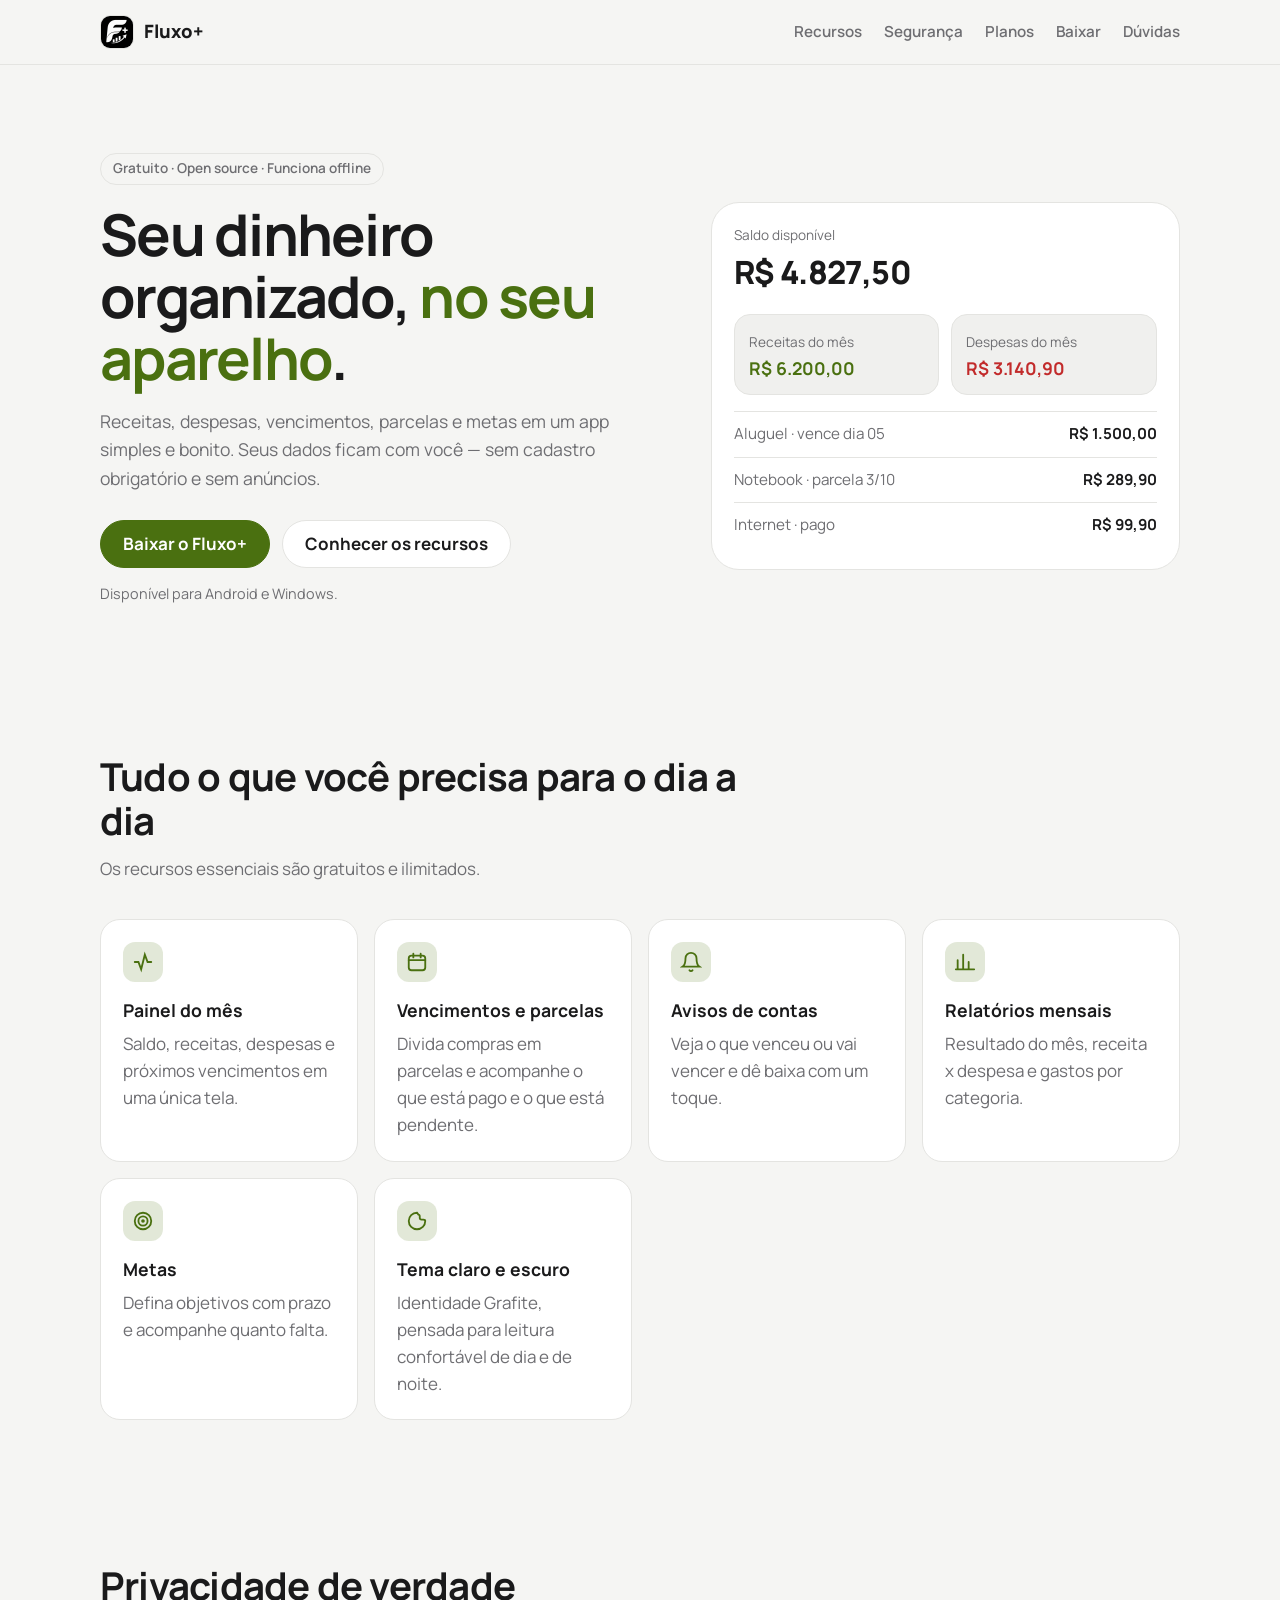
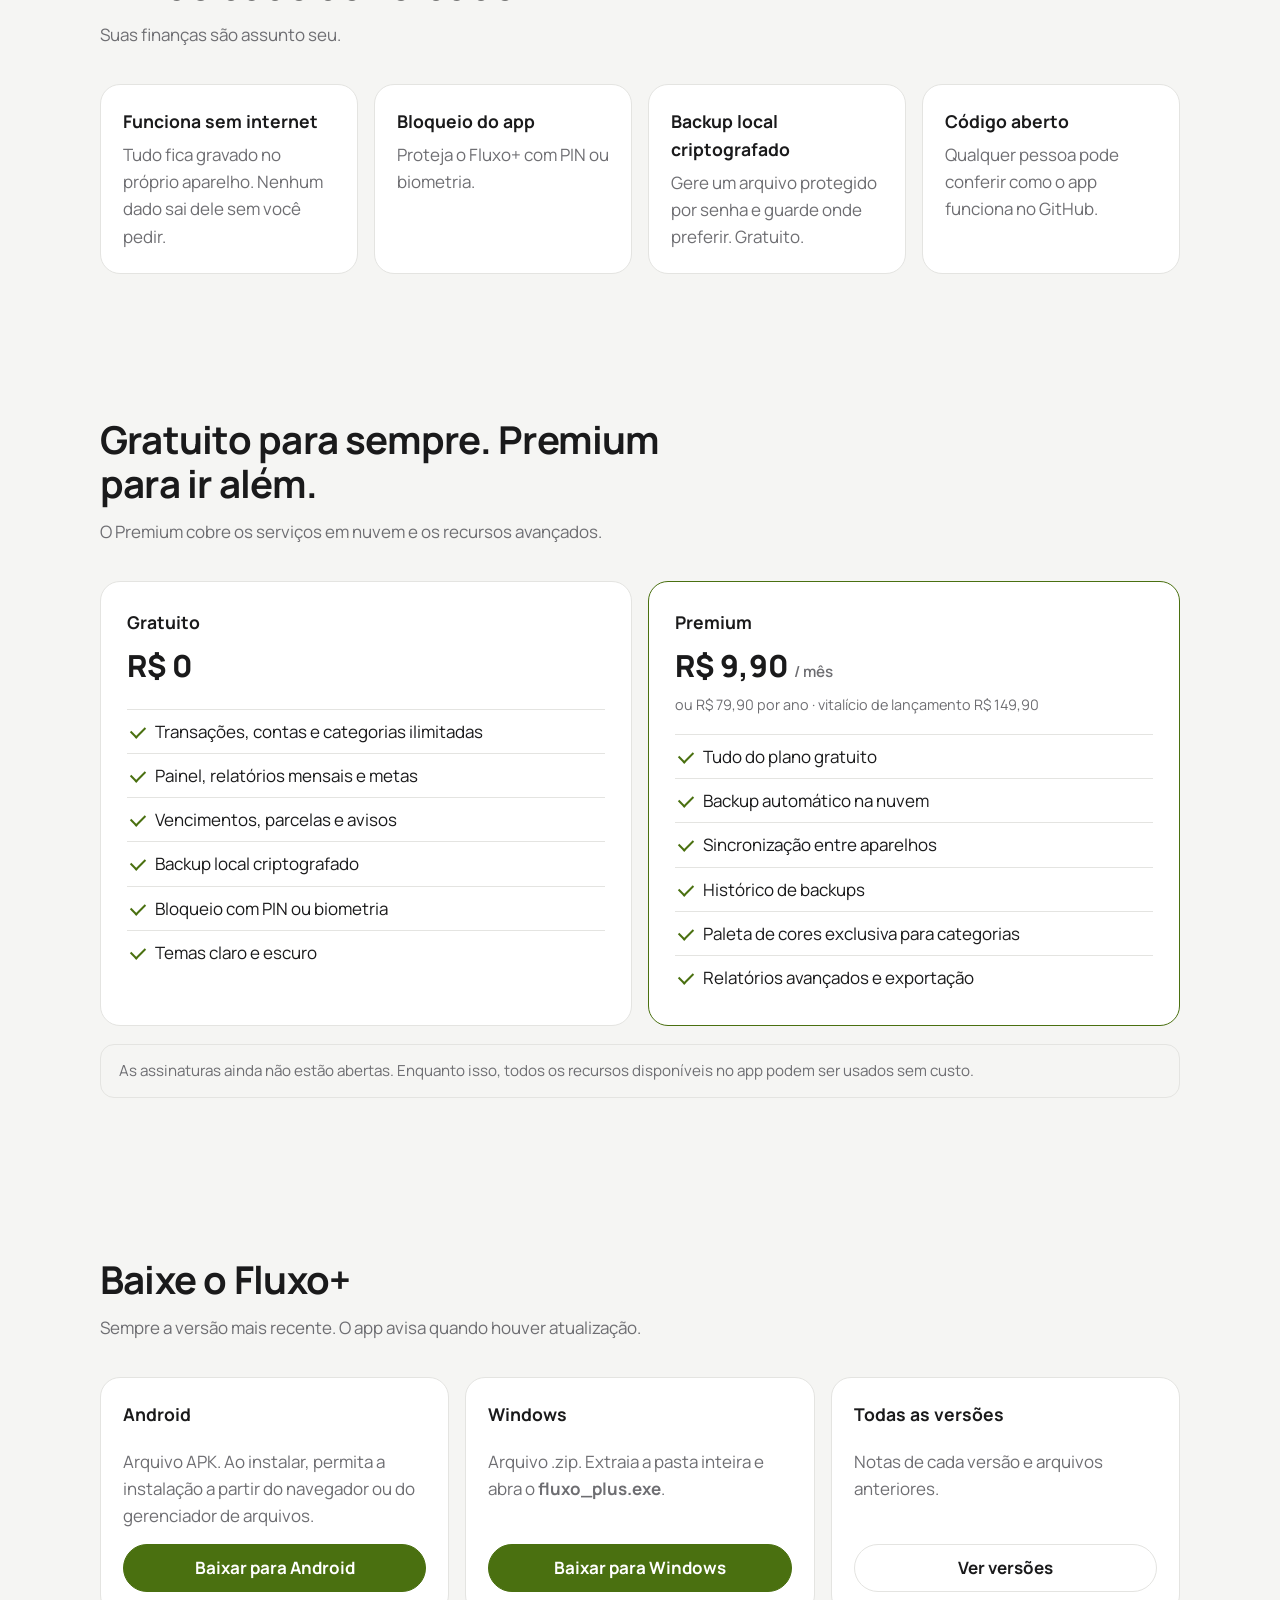
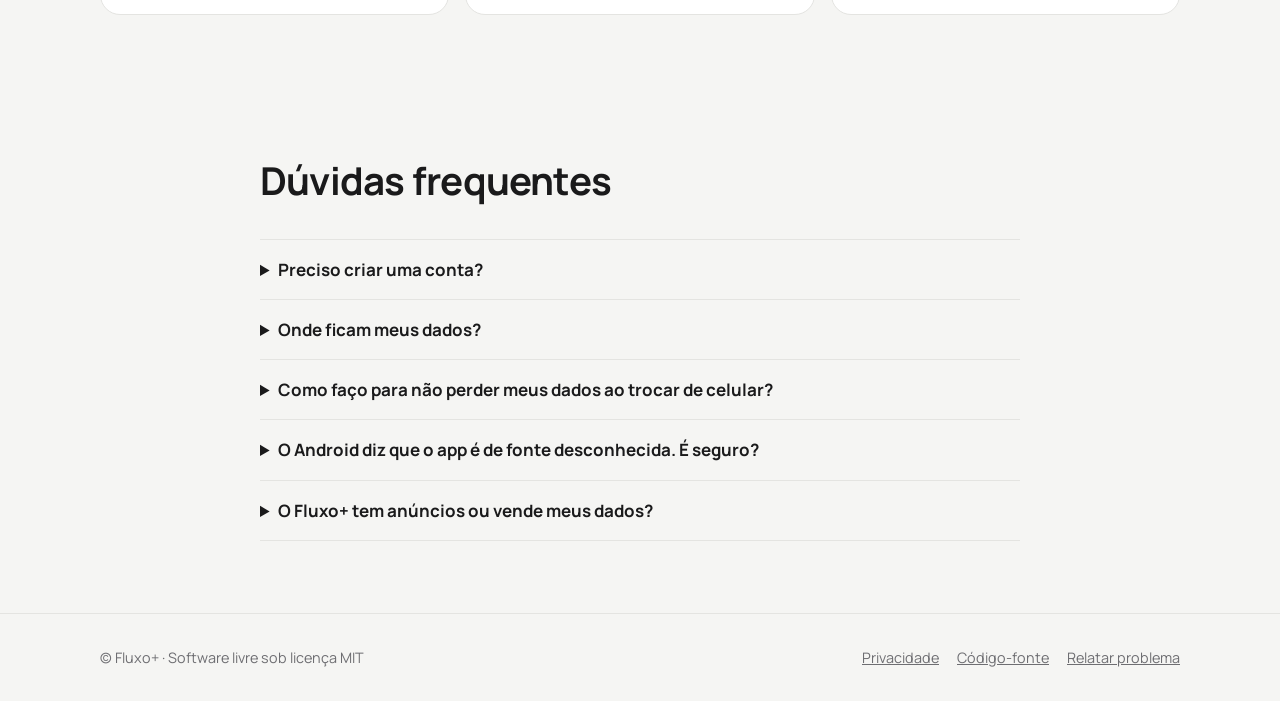
==== site/index.html @ 7c4fdf24 "feat(site): site oficial do Fluxo+ para o usuário final Página inicial com recursos, planos, downloa" ====
<!doctype html>
<html lang="pt-BR">
  <head>
    <meta charset="utf-8" />
    <meta name="viewport" content="width=device-width, initial-scale=1" />
    <title>Fluxo+ — finanças pessoais</title>
    <meta
      name="description"
      content="Fluxo+: finanças pessoais offline, seguras e open source. Controle receitas, despesas, vencimentos, parcelas e metas no Android e no Windows."
    />
    <meta name="theme-color" content="#0a0a0b" />
    <meta property="og:title" content="Fluxo+ — finanças pessoais" />
    <meta
      property="og:description"
      content="Seu dinheiro organizado, no seu aparelho. Funciona sem internet e é open source."
    />
    <meta property="og:image" content="assets/icone.png" />
    <link rel="icon" href="assets/favicon.png" type="image/png" />
    <link rel="stylesheet" href="assets/estilo.css" />
  </head>
  <body>
    <header class="topo">
      <div class="container">
        <a class="marca" href="./">
          <img src="assets/icone.png" alt="" width="34" height="34" />
          Fluxo+
        </a>
        <nav class="menu" aria-label="Principal">
          <a href="#recursos">Recursos</a>
          <a href="#seguranca">Segurança</a>
          <a href="#planos">Planos</a>
          <a href="#baixar">Baixar</a>
          <a href="#perguntas">Dúvidas</a>
        </nav>
      </div>
    </header>

    <main>
      <section class="hero">
        <div class="container">
          <div>
            <span class="selo">Gratuito · Open source · Funciona offline</span>
            <h1>Seu dinheiro organizado, <em>no seu aparelho</em>.</h1>
            <p class="lead">
              Receitas, despesas, vencimentos, parcelas e metas em um app
              simples e bonito. Seus dados ficam com você — sem cadastro
              obrigatório e sem anúncios.
            </p>
            <div class="acoes">
              <a class="botao primario" href="#baixar">Baixar o Fluxo+</a>
              <a class="botao" href="#recursos">Conhecer os recursos</a>
            </div>
            <p class="nota">Disponível para Android e Windows.</p>
          </div>

          <div class="previa" aria-label="Exemplo do painel do Fluxo+">
            <div class="rotulo">Saldo disponível</div>
            <div class="saldo">R$ 4.827,50</div>
            <div class="linha-resumo">
              <div class="mini">
                <span class="rotulo">Receitas do mês</span>
                <strong class="receita">R$ 6.200,00</strong>
              </div>
              <div class="mini">
                <span class="rotulo">Despesas do mês</span>
                <strong class="despesa">R$ 3.140,90</strong>
              </div>
            </div>
            <div class="lancamento">
              <span>Aluguel · vence dia 05</span><strong>R$ 1.500,00</strong>
            </div>
            <div class="lancamento">
              <span>Notebook · parcela 3/10</span><strong>R$ 289,90</strong>
            </div>
            <div class="lancamento">
              <span>Internet · pago</span><strong>R$ 99,90</strong>
            </div>
          </div>
        </div>
      </section>

      <section id="recursos">
        <div class="container">
          <div class="titulo-secao">
            <h2>Tudo o que você precisa para o dia a dia</h2>
            <p>Os recursos essenciais são gratuitos e ilimitados.</p>
          </div>
          <div class="grade">
            <article class="cartao">
              <div class="icone" aria-hidden="true">
                <svg viewBox="0 0 24 24" fill="none" stroke="currentColor" stroke-width="2" stroke-linecap="round"><path d="M3 12h4l3 8 4-16 3 8h4"/></svg>
              </div>
              <h3>Painel do mês</h3>
              <p>Saldo, receitas, despesas e próximos vencimentos em uma única tela.</p>
            </article>
            <article class="cartao">
              <div class="icone" aria-hidden="true">
                <svg viewBox="0 0 24 24" fill="none" stroke="currentColor" stroke-width="2" stroke-linecap="round"><rect x="3" y="5" width="18" height="16" rx="3"/><path d="M3 10h18M8 3v4M16 3v4"/></svg>
              </div>
              <h3>Vencimentos e parcelas</h3>
              <p>Divida compras em parcelas e acompanhe o que está pago e o que está pendente.</p>
            </article>
            <article class="cartao">
              <div class="icone" aria-hidden="true">
                <svg viewBox="0 0 24 24" fill="none" stroke="currentColor" stroke-width="2" stroke-linecap="round"><path d="M18 8a6 6 0 0 0-12 0c0 7-3 9-3 9h18s-3-2-3-9"/><path d="M13.7 21a2 2 0 0 1-3.4 0"/></svg>
              </div>
              <h3>Avisos de contas</h3>
              <p>Veja o que venceu ou vai vencer e dê baixa com um toque.</p>
            </article>
            <article class="cartao">
              <div class="icone" aria-hidden="true">
                <svg viewBox="0 0 24 24" fill="none" stroke="currentColor" stroke-width="2" stroke-linecap="round"><path d="M4 20V10M10 20V4M16 20v-8M22 20H2"/></svg>
              </div>
              <h3>Relatórios mensais</h3>
              <p>Resultado do mês, receita x despesa e gastos por categoria.</p>
            </article>
            <article class="cartao">
              <div class="icone" aria-hidden="true">
                <svg viewBox="0 0 24 24" fill="none" stroke="currentColor" stroke-width="2" stroke-linecap="round"><circle cx="12" cy="12" r="9"/><circle cx="12" cy="12" r="5"/><circle cx="12" cy="12" r="1"/></svg>
              </div>
              <h3>Metas</h3>
              <p>Defina objetivos com prazo e acompanhe quanto falta.</p>
            </article>
            <article class="cartao">
              <div class="icone" aria-hidden="true">
                <svg viewBox="0 0 24 24" fill="none" stroke="currentColor" stroke-width="2" stroke-linecap="round"><path d="M12 3a9 9 0 1 0 9 9c0-1-1-1.5-2-1.5h-2a2 2 0 0 1-2-2V7c0-1-.5-2-1.5-2z"/></svg>
              </div>
              <h3>Tema claro e escuro</h3>
              <p>Identidade Grafite, pensada para leitura confortável de dia e de noite.</p>
            </article>
          </div>
        </div>
      </section>

      <section id="seguranca">
        <div class="container">
          <div class="titulo-secao">
            <h2>Privacidade de verdade</h2>
            <p>Suas finanças são assunto seu.</p>
          </div>
          <div class="grade">
            <article class="cartao">
              <h3>Funciona sem internet</h3>
              <p>Tudo fica gravado no próprio aparelho. Nenhum dado sai dele sem você pedir.</p>
            </article>
            <article class="cartao">
              <h3>Bloqueio do app</h3>
              <p>Proteja o Fluxo+ com PIN ou biometria.</p>
            </article>
            <article class="cartao">
              <h3>Backup local criptografado</h3>
              <p>Gere um arquivo protegido por senha e guarde onde preferir. Gratuito.</p>
            </article>
            <article class="cartao">
              <h3>Código aberto</h3>
              <p>Qualquer pessoa pode conferir como o app funciona no GitHub.</p>
            </article>
          </div>
        </div>
      </section>

      <section id="planos">
        <div class="container">
          <div class="titulo-secao">
            <h2>Gratuito para sempre. Premium para ir além.</h2>
            <p>O Premium cobre os serviços em nuvem e os recursos avançados.</p>
          </div>
          <div class="planos">
            <article class="plano">
              <h3>Gratuito</h3>
              <div class="preco">R$ 0</div>
              <ul>
                <li>Transações, contas e categorias ilimitadas</li>
                <li>Painel, relatórios mensais e metas</li>
                <li>Vencimentos, parcelas e avisos</li>
                <li>Backup local criptografado</li>
                <li>Bloqueio com PIN ou biometria</li>
                <li>Temas claro e escuro</li>
              </ul>
            </article>
            <article class="plano destaque">
              <h3>Premium</h3>
              <div class="preco">R$ 9,90 <small>/ mês</small></div>
              <div class="nota" style="margin-top: 0">
                ou R$ 79,90 por ano · vitalício de lançamento R$ 149,90
              </div>
              <ul>
                <li>Tudo do plano gratuito</li>
                <li>Backup automático na nuvem</li>
                <li>Sincronização entre aparelhos</li>
                <li>Histórico de backups</li>
                <li>Paleta de cores exclusiva para categorias</li>
                <li>Relatórios avançados e exportação</li>
              </ul>
            </article>
          </div>
          <p class="aviso">
            As assinaturas ainda não estão abertas. Enquanto isso, todos os
            recursos disponíveis no app podem ser usados sem custo.
          </p>
        </div>
      </section>

      <section id="baixar">
        <div class="container">
          <div class="titulo-secao">
            <h2>Baixe o Fluxo+</h2>
            <p>Sempre a versão mais recente. O app avisa quando houver atualização.</p>
          </div>
          <div class="downloads">
            <article class="cartao">
              <h3>Android</h3>
              <p>Arquivo APK. Ao instalar, permita a instalação a partir do navegador ou do gerenciador de arquivos.</p>
              <a
                class="botao primario"
                href="https://github.com/LINCOLN201/Fluxo-Plus/releases/latest/download/fluxo-plus-android.apk"
                >Baixar para Android</a
              >
            </article>
            <article class="cartao">
              <h3>Windows</h3>
              <p>Arquivo .zip. Extraia a pasta inteira e abra o <strong>fluxo_plus.exe</strong>.</p>
              <a
                class="botao primario"
                href="https://github.com/LINCOLN201/Fluxo-Plus/releases/latest/download/fluxo-plus-windows.zip"
                >Baixar para Windows</a
              >
            </article>
            <article class="cartao">
              <h3>Todas as versões</h3>
              <p>Notas de cada versão e arquivos anteriores.</p>
              <a class="botao" href="https://github.com/LINCOLN201/Fluxo-Plus/releases"
                >Ver versões</a
              >
            </article>
          </div>
        </div>
      </section>

      <section id="perguntas">
        <div class="container" style="max-width: 760px">
          <div class="titulo-secao">
            <h2>Dúvidas frequentes</h2>
          </div>
          <details>
            <summary>Preciso criar uma conta?</summary>
            <p>Não. O Fluxo+ funciona completo sem cadastro. A conta só é necessária para o backup na nuvem e a sincronização entre aparelhos.</p>
          </details>
          <details>
            <summary>Onde ficam meus dados?</summary>
            <p>No próprio aparelho. Se você ativar o backup na nuvem, uma cópia fica guardada na sua conta, acessível apenas por você.</p>
          </details>
          <details>
            <summary>Como faço para não perder meus dados ao trocar de celular?</summary>
            <p>Use o backup local (gratuito): gere o arquivo em Configurações, copie para o novo aparelho e importe. Com o Premium, isso acontece automaticamente pela nuvem.</p>
          </details>
          <details>
            <summary>O Android diz que o app é de fonte desconhecida. É seguro?</summary>
            <p>Sim. O aviso aparece para qualquer app instalado fora da Play Store. Os arquivos são gerados automaticamente a partir do código público no GitHub.</p>
          </details>
          <details>
            <summary>O Fluxo+ tem anúncios ou vende meus dados?</summary>
            <p>Não. O app não tem anúncios nem ferramentas de rastreamento. Veja a <a href="privacidade.html">política de privacidade</a>.</p>
          </details>
        </div>
      </section>
    </main>

    <footer>
      <div class="container">
        <span>© Fluxo+ · Software livre sob licença MIT</span>
        <nav aria-label="Rodapé">
          <a href="privacidade.html">Privacidade</a>
          <a href="https://github.com/LINCOLN201/Fluxo-Plus">Código-fonte</a>
          <a href="https://github.com/LINCOLN201/Fluxo-Plus/issues">Relatar problema</a>
        </nav>
      </div>
    </footer>
  </body>
</html>
---- site/assets/estilo.css ----
@font-face {
  font-family: "Manrope";
  src: url("Manrope-Variable.ttf") format("truetype");
  font-weight: 200 800;
  font-display: swap;
}

/* Tokens da identidade Grafite (mesmos valores de lib/core/theme/app_colors.dart). */
:root {
  --background: #0a0a0b;
  --surface: #151516;
  --surface-elevated: #1a1a1c;
  --border: #262628;
  --text: #f2f2f0;
  --muted: #8a8a8e;
  --primary: #c6ff5e;
  --on-primary: #0a0a0b;
  --expense: #ff5c5c;
  --warning: #f2b84b;
  --radius: 20px;
  color-scheme: dark;
}

@media (prefers-color-scheme: light) {
  :root:not([data-theme="dark"]) {
    --background: #f5f5f3;
    --surface: #ffffff;
    --surface-elevated: #f0f0ee;
    --border: #e4e4e1;
    --text: #1a1a1b;
    --muted: #6e6e72;
    --primary: #4a7010;
    --on-primary: #ffffff;
    --expense: #c22b2b;
    --warning: #8a5a00;
    color-scheme: light;
  }
}

* {
  box-sizing: border-box;
}

html {
  scroll-behavior: smooth;
}

body {
  margin: 0;
  background: var(--background);
  color: var(--text);
  font-family: "Manrope", system-ui, -apple-system, "Segoe UI", sans-serif;
  font-size: 17px;
  line-height: 1.6;
  -webkit-font-smoothing: antialiased;
}

a {
  color: var(--primary);
}

img {
  max-width: 100%;
  display: block;
}

.container {
  width: min(1080px, 100% - 32px);
  margin-inline: auto;
}

/* Cabeçalho */
.topo {
  position: sticky;
  top: 0;
  z-index: 10;
  background: color-mix(in srgb, var(--background) 88%, transparent);
  backdrop-filter: blur(12px);
  border-bottom: 1px solid var(--border);
}

.topo .container {
  display: flex;
  align-items: center;
  justify-content: space-between;
  gap: 16px;
  height: 64px;
}

.marca {
  display: flex;
  align-items: center;
  gap: 10px;
  color: var(--text);
  text-decoration: none;
  font-weight: 800;
  font-size: 1.15rem;
}

.marca img {
  width: 34px;
  height: 34px;
  border-radius: 10px;
  border: 1px solid var(--border);
}

.menu {
  display: flex;
  gap: 22px;
}

.menu a {
  color: var(--muted);
  text-decoration: none;
  font-weight: 600;
  font-size: 0.95rem;
}

.menu a:hover {
  color: var(--text);
}

@media (max-width: 640px) {
  .menu {
    display: none;
  }
}

/* Botões */
.botao {
  display: inline-flex;
  align-items: center;
  justify-content: center;
  gap: 8px;
  min-height: 48px;
  padding: 0 22px;
  border-radius: 999px;
  font-weight: 700;
  text-decoration: none;
  border: 1px solid var(--border);
  color: var(--text);
  background: var(--surface);
}

.botao.primario {
  background: var(--primary);
  border-color: var(--primary);
  color: var(--on-primary);
}

.botao:hover {
  filter: brightness(1.08);
}

.botao:focus-visible,
.menu a:focus-visible {
  outline: 2px solid var(--primary);
  outline-offset: 3px;
}

/* Seções */
section {
  padding: 72px 0;
}

.hero {
  padding: 88px 0 64px;
}

.hero .container {
  display: grid;
  grid-template-columns: 1.2fr 1fr;
  gap: 48px;
  align-items: center;
}

@media (max-width: 860px) {
  .hero .container {
    grid-template-columns: 1fr;
  }
}

.selo {
  display: inline-block;
  padding: 4px 12px;
  border-radius: 999px;
  border: 1px solid var(--border);
  color: var(--muted);
  font-size: 0.85rem;
  font-weight: 600;
}

h1 {
  font-size: clamp(2.2rem, 5vw, 3.6rem);
  line-height: 1.08;
  letter-spacing: -0.03em;
  margin: 18px 0;
}

h1 em {
  font-style: normal;
  color: var(--primary);
}

h2 {
  font-size: clamp(1.7rem, 3.4vw, 2.4rem);
  letter-spacing: -0.02em;
  line-height: 1.15;
  margin: 0 0 12px;
}

h3 {
  margin: 0 0 6px;
  font-size: 1.1rem;
}

.lead {
  color: var(--muted);
  font-size: 1.1rem;
  max-width: 560px;
}

.acoes {
  display: flex;
  flex-wrap: wrap;
  gap: 12px;
  margin-top: 28px;
}

.nota {
  color: var(--muted);
  font-size: 0.9rem;
  margin-top: 14px;
}

/* Prévia do app */
.previa {
  background: var(--surface);
  border: 1px solid var(--border);
  border-radius: 28px;
  padding: 22px;
}

.previa .rotulo {
  color: var(--muted);
  font-size: 0.85rem;
}

.previa .saldo {
  font-size: 2rem;
  font-weight: 800;
  letter-spacing: -0.02em;
}

.linha-resumo {
  display: grid;
  grid-template-columns: 1fr 1fr;
  gap: 12px;
  margin: 16px 0;
}

.mini {
  background: var(--surface-elevated);
  border: 1px solid var(--border);
  border-radius: 16px;
  padding: 12px 14px;
}

.mini strong {
  display: block;
  font-size: 1.1rem;
}

.receita {
  color: var(--primary);
}

.despesa {
  color: var(--expense);
}

.lancamento {
  display: flex;
  justify-content: space-between;
  gap: 12px;
  padding: 10px 0;
  border-top: 1px solid var(--border);
  font-size: 0.95rem;
}

.lancamento span:first-child {
  color: var(--muted);
}

/* Grades de cartões */
.titulo-secao {
  max-width: 640px;
  margin-bottom: 36px;
}

.titulo-secao p {
  color: var(--muted);
  margin: 0;
}

.grade {
  display: grid;
  grid-template-columns: repeat(auto-fit, minmax(240px, 1fr));
  gap: 16px;
}

.cartao {
  background: var(--surface);
  border: 1px solid var(--border);
  border-radius: var(--radius);
  padding: 22px;
}

.cartao p {
  color: var(--muted);
  margin: 0;
}

.icone {
  width: 40px;
  height: 40px;
  border-radius: 12px;
  display: grid;
  place-items: center;
  margin-bottom: 14px;
  background: color-mix(in srgb, var(--primary) 16%, transparent);
  color: var(--primary);
}

.icone svg {
  width: 22px;
  height: 22px;
}

/* Planos */
.planos {
  display: grid;
  grid-template-columns: repeat(auto-fit, minmax(280px, 1fr));
  gap: 16px;
}

.plano {
  background: var(--surface);
  border: 1px solid var(--border);
  border-radius: var(--radius);
  padding: 26px;
}

.plano.destaque {
  border-color: var(--primary);
}

.plano .preco {
  font-size: 1.9rem;
  font-weight: 800;
  margin: 6px 0 2px;
}

.plano .preco small {
  font-size: 0.95rem;
  color: var(--muted);
  font-weight: 600;
}

.plano ul {
  list-style: none;
  padding: 0;
  margin: 18px 0 0;
}

.plano li {
  padding: 8px 0 8px 28px;
  border-top: 1px solid var(--border);
  position: relative;
}

.plano li::before {
  content: "";
  position: absolute;
  left: 4px;
  top: 16px;
  width: 12px;
  height: 7px;
  border-left: 2px solid var(--primary);
  border-bottom: 2px solid var(--primary);
  transform: rotate(-45deg);
}

.aviso {
  margin-top: 18px;
  padding: 14px 18px;
  border-radius: 14px;
  border: 1px solid var(--border);
  color: var(--muted);
  font-size: 0.95rem;
}

/* Download */
.downloads {
  display: grid;
  grid-template-columns: repeat(auto-fit, minmax(240px, 1fr));
  gap: 16px;
}

.downloads .cartao {
  display: flex;
  flex-direction: column;
  gap: 14px;
}

.downloads .botao {
  margin-top: auto;
}

/* Perguntas */
details {
  border-top: 1px solid var(--border);
  padding: 16px 0;
}

details:last-child {
  border-bottom: 1px solid var(--border);
}

summary {
  cursor: pointer;
  font-weight: 700;
}

details p {
  color: var(--muted);
  margin: 10px 0 0;
}

/* Páginas de texto */
.texto {
  max-width: 760px;
  padding: 56px 0 80px;
}

.texto h1 {
  font-size: clamp(2rem, 4vw, 2.8rem);
}

.texto h2 {
  font-size: 1.35rem;
  margin-top: 36px;
}

.texto p,
.texto li {
  color: var(--muted);
}

.texto strong {
  color: var(--text);
}

.centro {
  min-height: calc(100vh - 64px - 120px);
  display: grid;
  place-items: center;
  text-align: center;
  padding: 56px 0;
}

.centro .cartao {
  max-width: 520px;
  padding: 36px 28px;
}

.centro .icone {
  margin: 0 auto 16px;
  width: 56px;
  height: 56px;
  border-radius: 16px;
}

/* Rodapé */
footer {
  border-top: 1px solid var(--border);
  padding: 32px 0;
  color: var(--muted);
  font-size: 0.9rem;
}

footer .container {
  display: flex;
  flex-wrap: wrap;
  justify-content: space-between;
  gap: 12px;
}

footer nav {
  display: flex;
  gap: 18px;
  flex-wrap: wrap;
}

footer a {
  color: var(--muted);
}
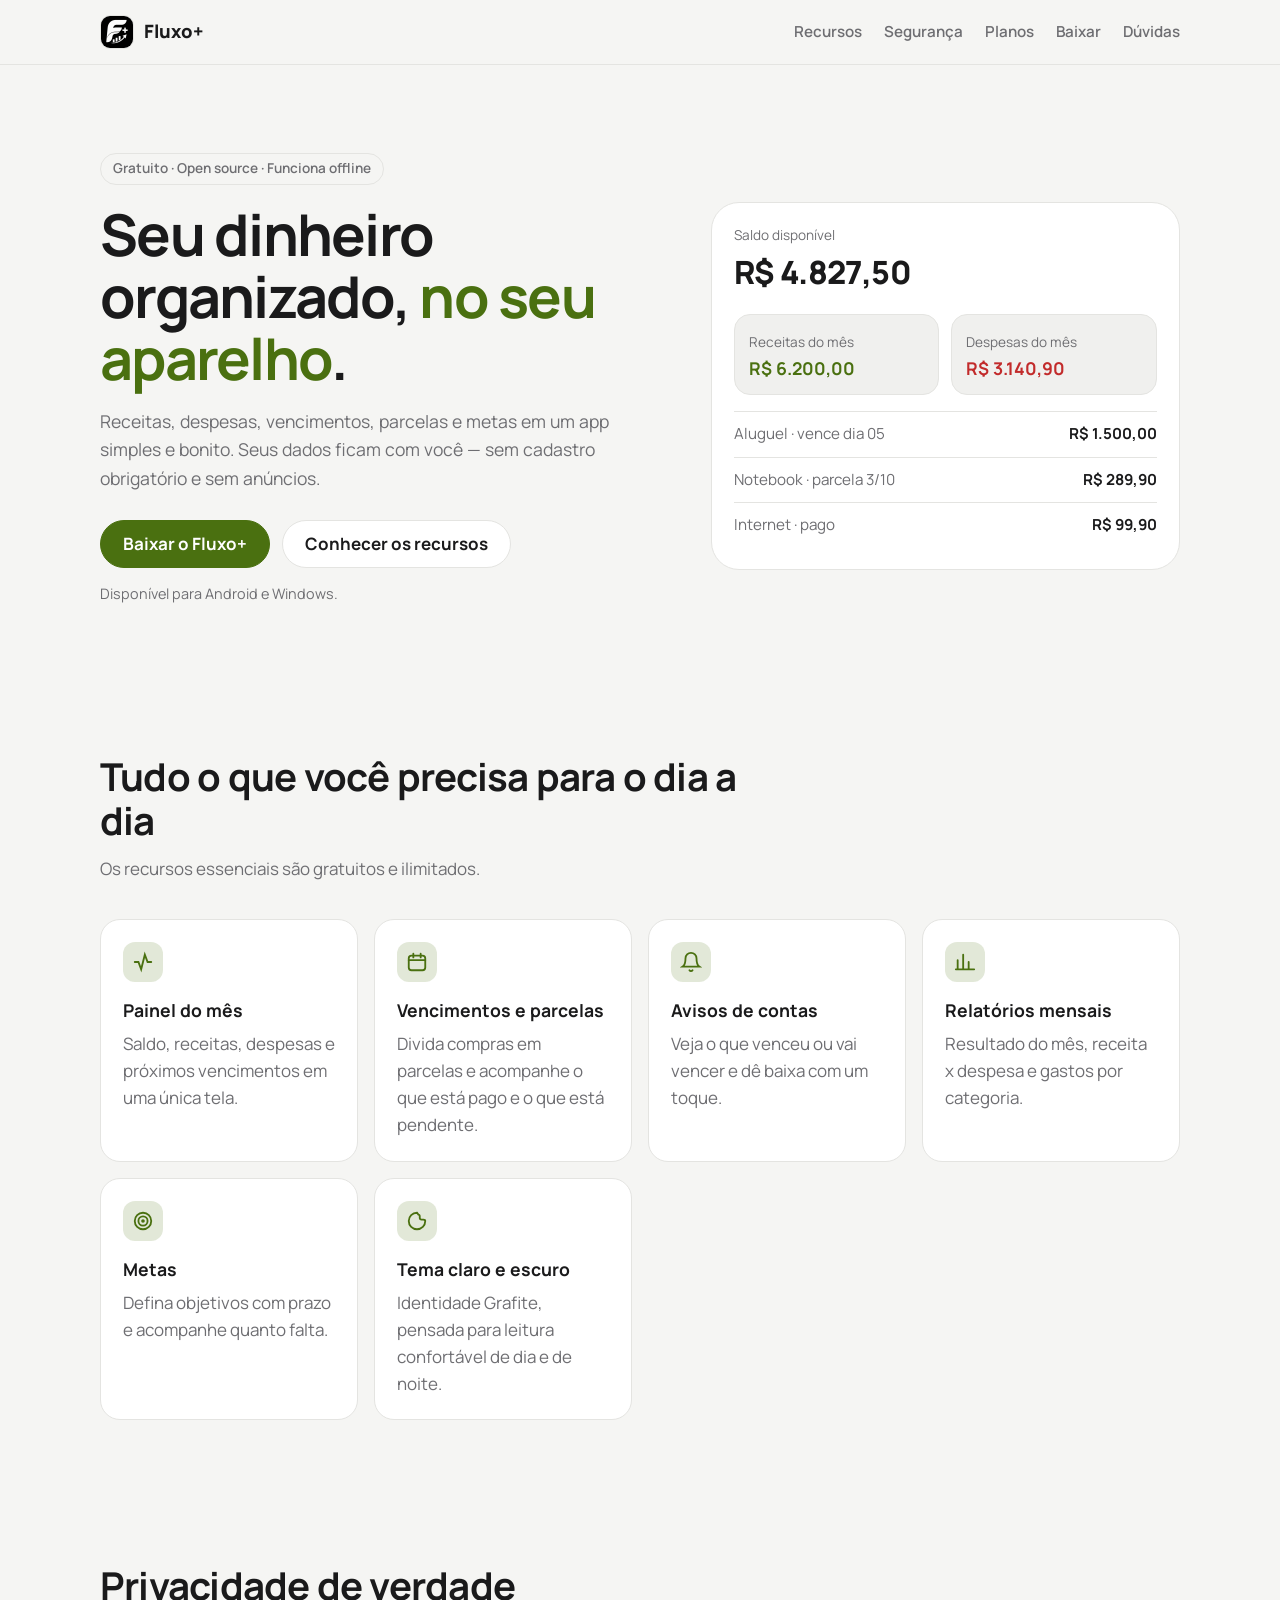
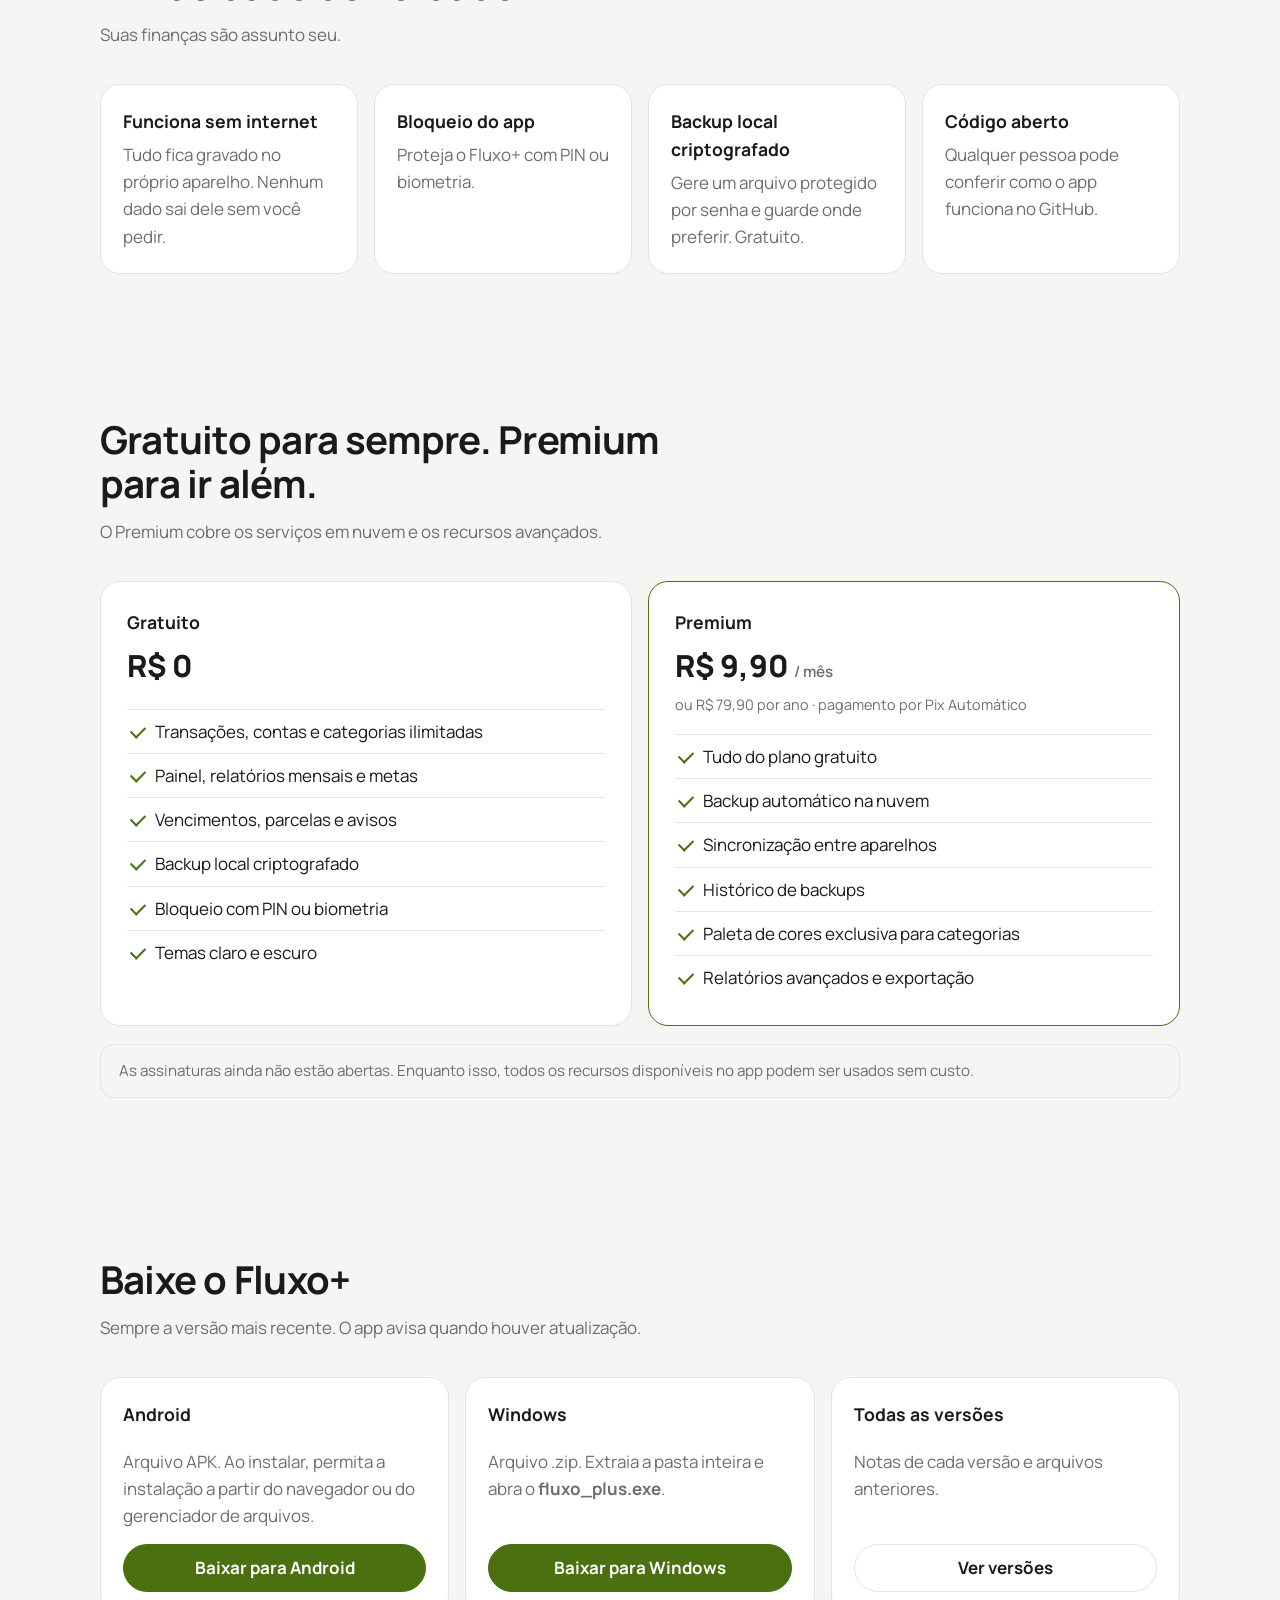
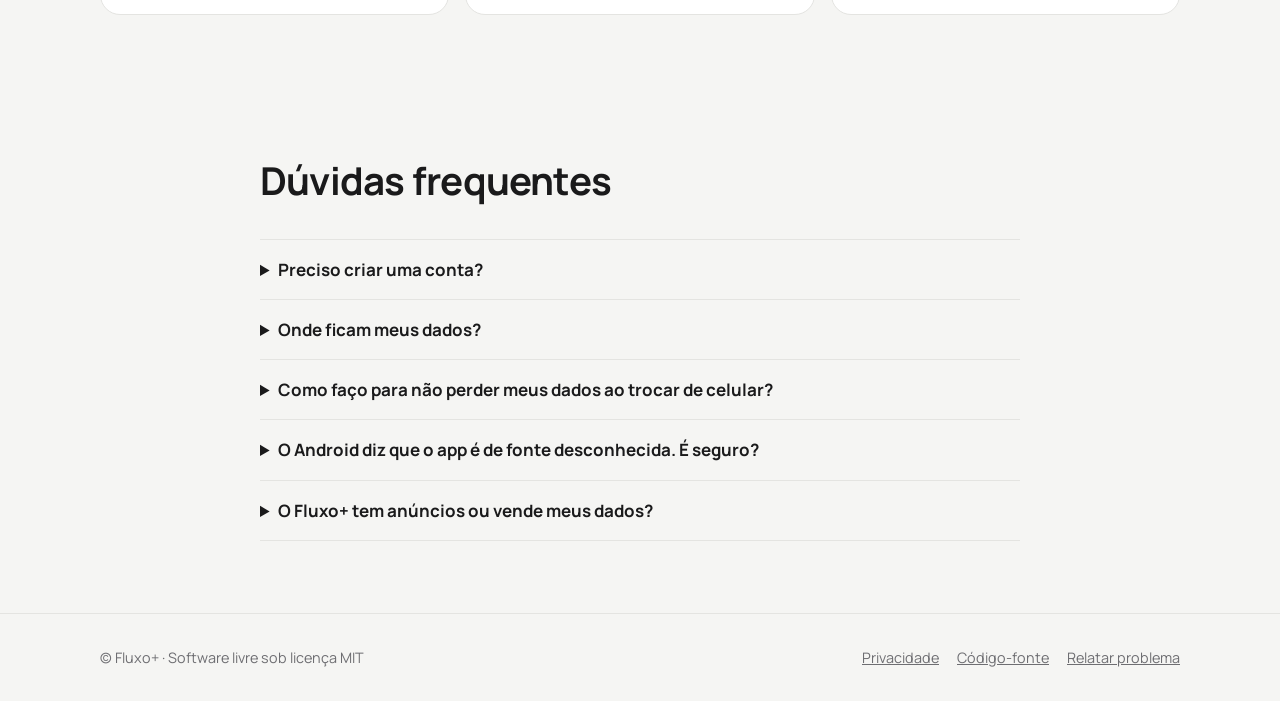
==== commit 37461044: "feat: backup local, PIN, sincronização segura e Premium sem vitalício - backup local criptografado (" ====
--- a/site/index.html
+++ b/site/index.html
@@ -182,7 +182,7 @@
               <h3>Premium</h3>
               <div class="preco">R$ 9,90 <small>/ mês</small></div>
               <div class="nota" style="margin-top: 0">
-                ou R$ 79,90 por ano · vitalício de lançamento R$ 149,90
+                ou R$ 79,90 por ano · pagamento por Pix Automático
               </div>
               <ul>
                 <li>Tudo do plano gratuito</li>
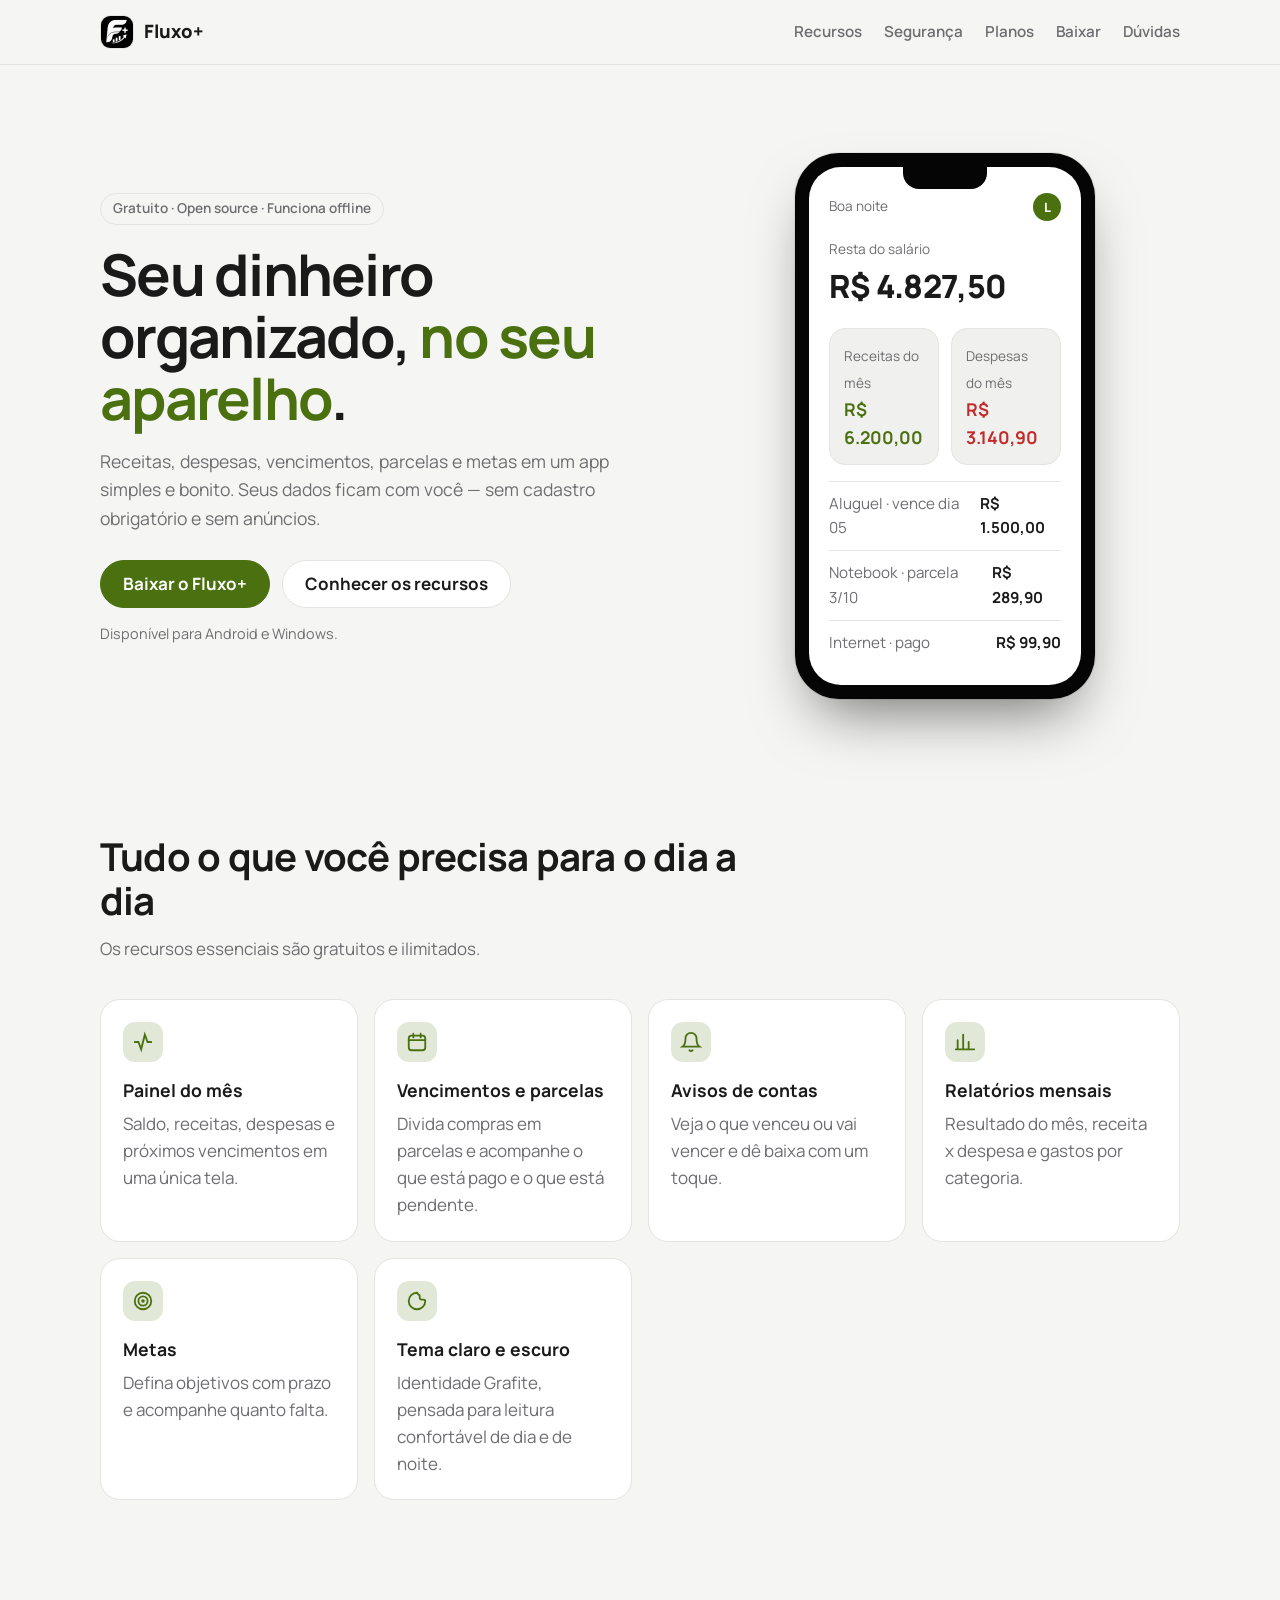
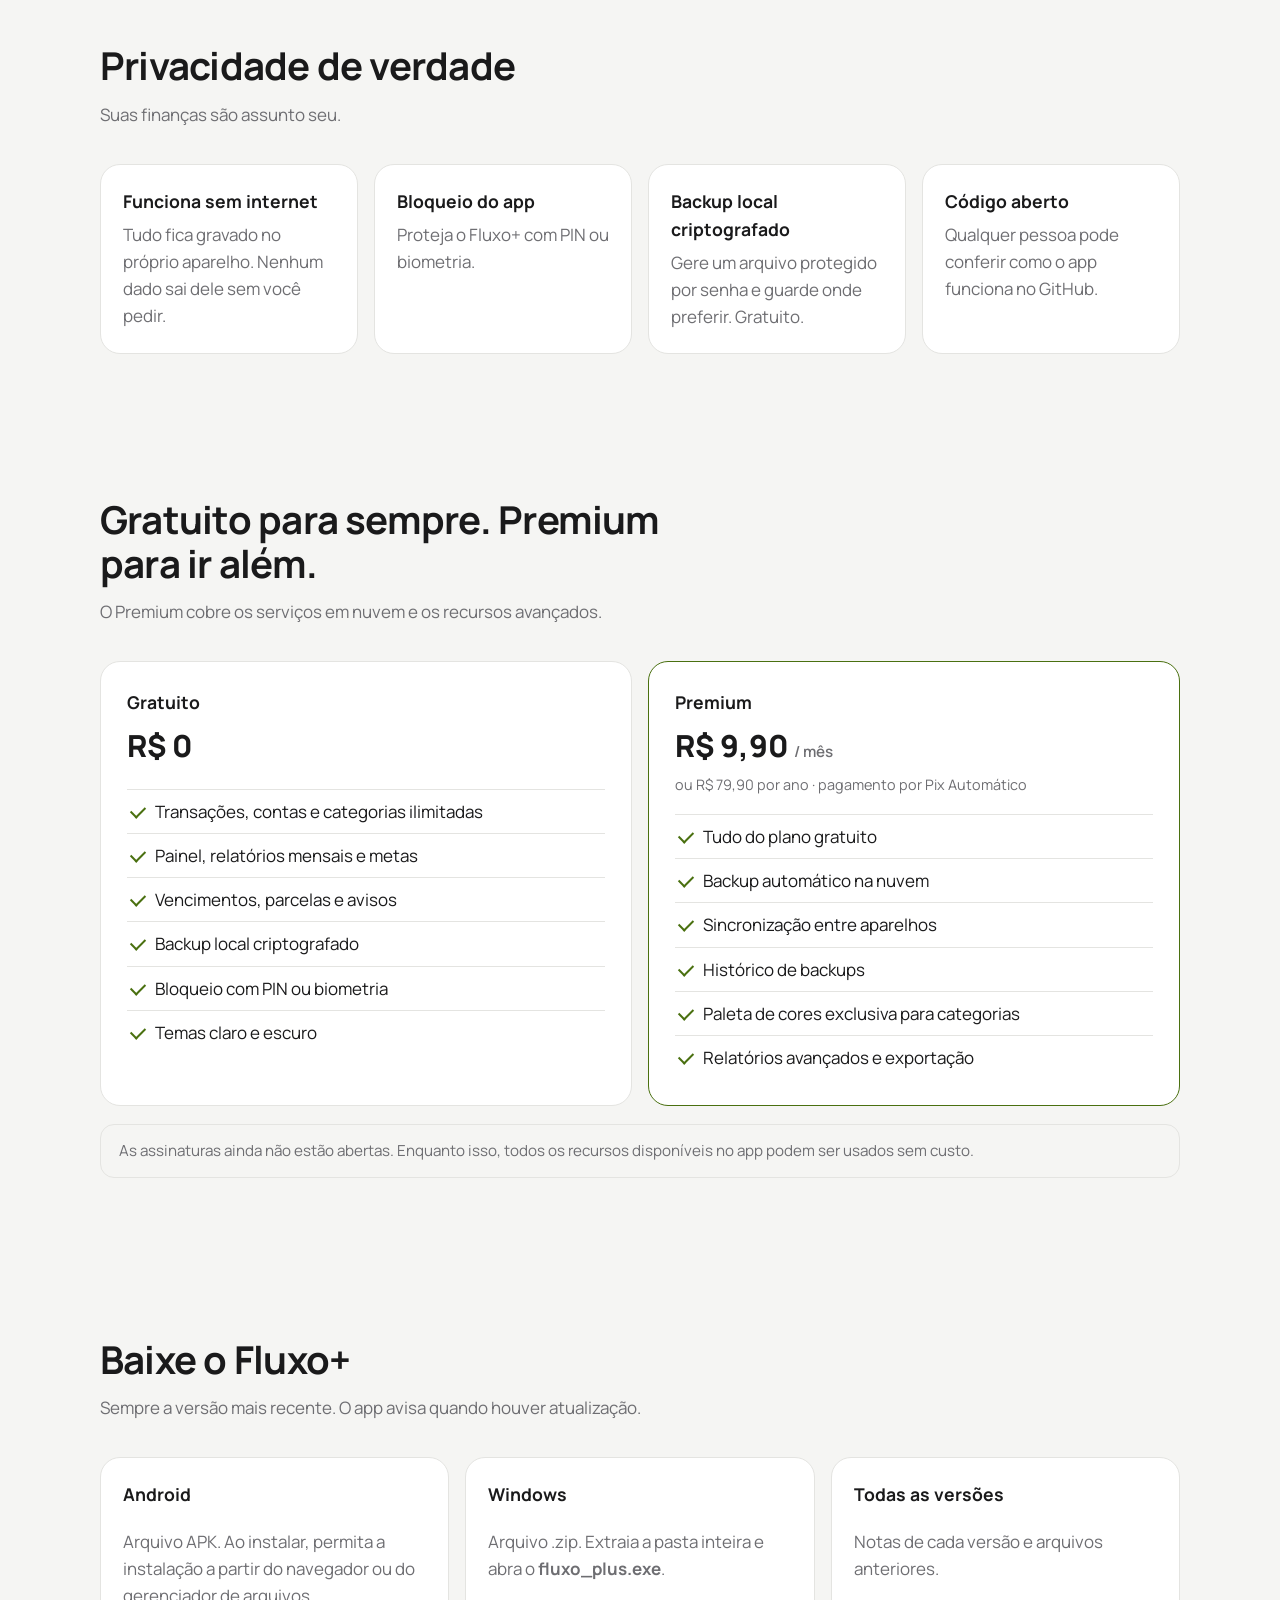
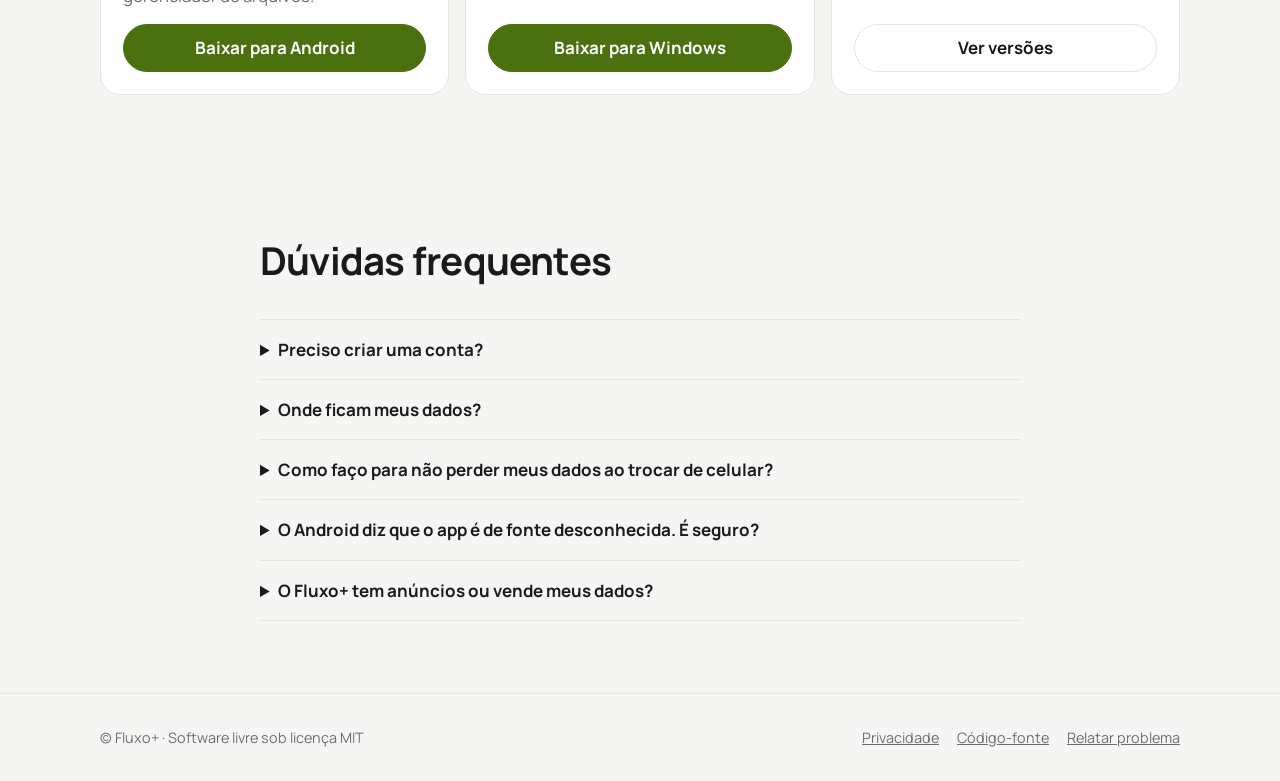
==== commit b2d9dd9d: "feat(site): prévia do app com moldura de celular na hero O cartão solto de "prévia do painel" lembra" ====
--- a/site/index.html
+++ b/site/index.html
@@ -3,6 +3,11 @@
   <head>
     <meta charset="utf-8" />
     <meta name="viewport" content="width=device-width, initial-scale=1" />
+    <meta
+      http-equiv="Content-Security-Policy"
+      content="default-src 'none'; img-src 'self'; style-src 'self' 'unsafe-inline'; font-src 'self'; base-uri 'none'; form-action 'none'"
+    />
+    <meta name="referrer" content="no-referrer" />
     <title>Fluxo+ — finanças pessoais</title>
     <meta
       name="description"
@@ -53,27 +58,36 @@
             <p class="nota">Disponível para Android e Windows.</p>
           </div>
 
-          <div class="previa" aria-label="Exemplo do painel do Fluxo+">
-            <div class="rotulo">Saldo disponível</div>
-            <div class="saldo">R$ 4.827,50</div>
-            <div class="linha-resumo">
-              <div class="mini">
-                <span class="rotulo">Receitas do mês</span>
-                <strong class="receita">R$ 6.200,00</strong>
-              </div>
-              <div class="mini">
-                <span class="rotulo">Despesas do mês</span>
-                <strong class="despesa">R$ 3.140,90</strong>
-              </div>
-            </div>
-            <div class="lancamento">
-              <span>Aluguel · vence dia 05</span><strong>R$ 1.500,00</strong>
-            </div>
-            <div class="lancamento">
-              <span>Notebook · parcela 3/10</span><strong>R$ 289,90</strong>
-            </div>
-            <div class="lancamento">
-              <span>Internet · pago</span><strong>R$ 99,90</strong>
+          <div class="moldura" aria-hidden="true">
+            <div class="celular">
+              <div class="notch"></div>
+              <div class="previa" aria-label="Exemplo do painel do Fluxo+">
+                <div class="previa-topo">
+                  <span>Boa noite</span>
+                  <div class="avatar">L</div>
+                </div>
+                <div class="rotulo">Resta do salário</div>
+                <div class="saldo">R$ 4.827,50</div>
+                <div class="linha-resumo">
+                  <div class="mini">
+                    <span class="rotulo">Receitas do mês</span>
+                    <strong class="receita">R$ 6.200,00</strong>
+                  </div>
+                  <div class="mini">
+                    <span class="rotulo">Despesas do mês</span>
+                    <strong class="despesa">R$ 3.140,90</strong>
+                  </div>
+                </div>
+                <div class="lancamento">
+                  <span>Aluguel · vence dia 05</span><strong>R$ 1.500,00</strong>
+                </div>
+                <div class="lancamento">
+                  <span>Notebook · parcela 3/10</span><strong>R$ 289,90</strong>
+                </div>
+                <div class="lancamento">
+                  <span>Internet · pago</span><strong>R$ 99,90</strong>
+                </div>
+              </div>
             </div>
           </div>
         </div>
--- a/site/assets/estilo.css
+++ b/site/assets/estilo.css
@@ -233,12 +233,61 @@
   margin-top: 14px;
 }
 
-/* Prévia do app */
+/* Prévia do app, dentro de uma moldura de celular */
+.moldura {
+  display: flex;
+  justify-content: center;
+}
+
+.celular {
+  position: relative;
+  width: min(300px, 100%);
+  background: #050506;
+  border-radius: 44px;
+  padding: 14px;
+  box-shadow:
+    0 30px 60px -20px rgba(0, 0, 0, 0.55),
+    0 0 0 1px color-mix(in srgb, var(--text) 8%, transparent);
+}
+
+.notch {
+  position: absolute;
+  top: 14px;
+  left: 50%;
+  transform: translateX(-50%);
+  width: 84px;
+  height: 22px;
+  background: #050506;
+  border-radius: 0 0 16px 16px;
+  z-index: 1;
+}
+
 .previa {
   background: var(--surface);
-  border: 1px solid var(--border);
-  border-radius: 28px;
-  padding: 22px;
+  border-radius: 32px;
+  padding: 26px 20px 20px;
+  overflow: hidden;
+}
+
+.previa-topo {
+  display: flex;
+  align-items: center;
+  justify-content: space-between;
+  margin-bottom: 18px;
+  font-size: 0.85rem;
+  color: var(--muted);
+}
+
+.previa-topo .avatar {
+  width: 28px;
+  height: 28px;
+  border-radius: 50%;
+  background: var(--primary);
+  color: var(--on-primary);
+  display: grid;
+  place-items: center;
+  font-weight: 800;
+  font-size: 0.8rem;
 }
 
 .previa .rotulo {
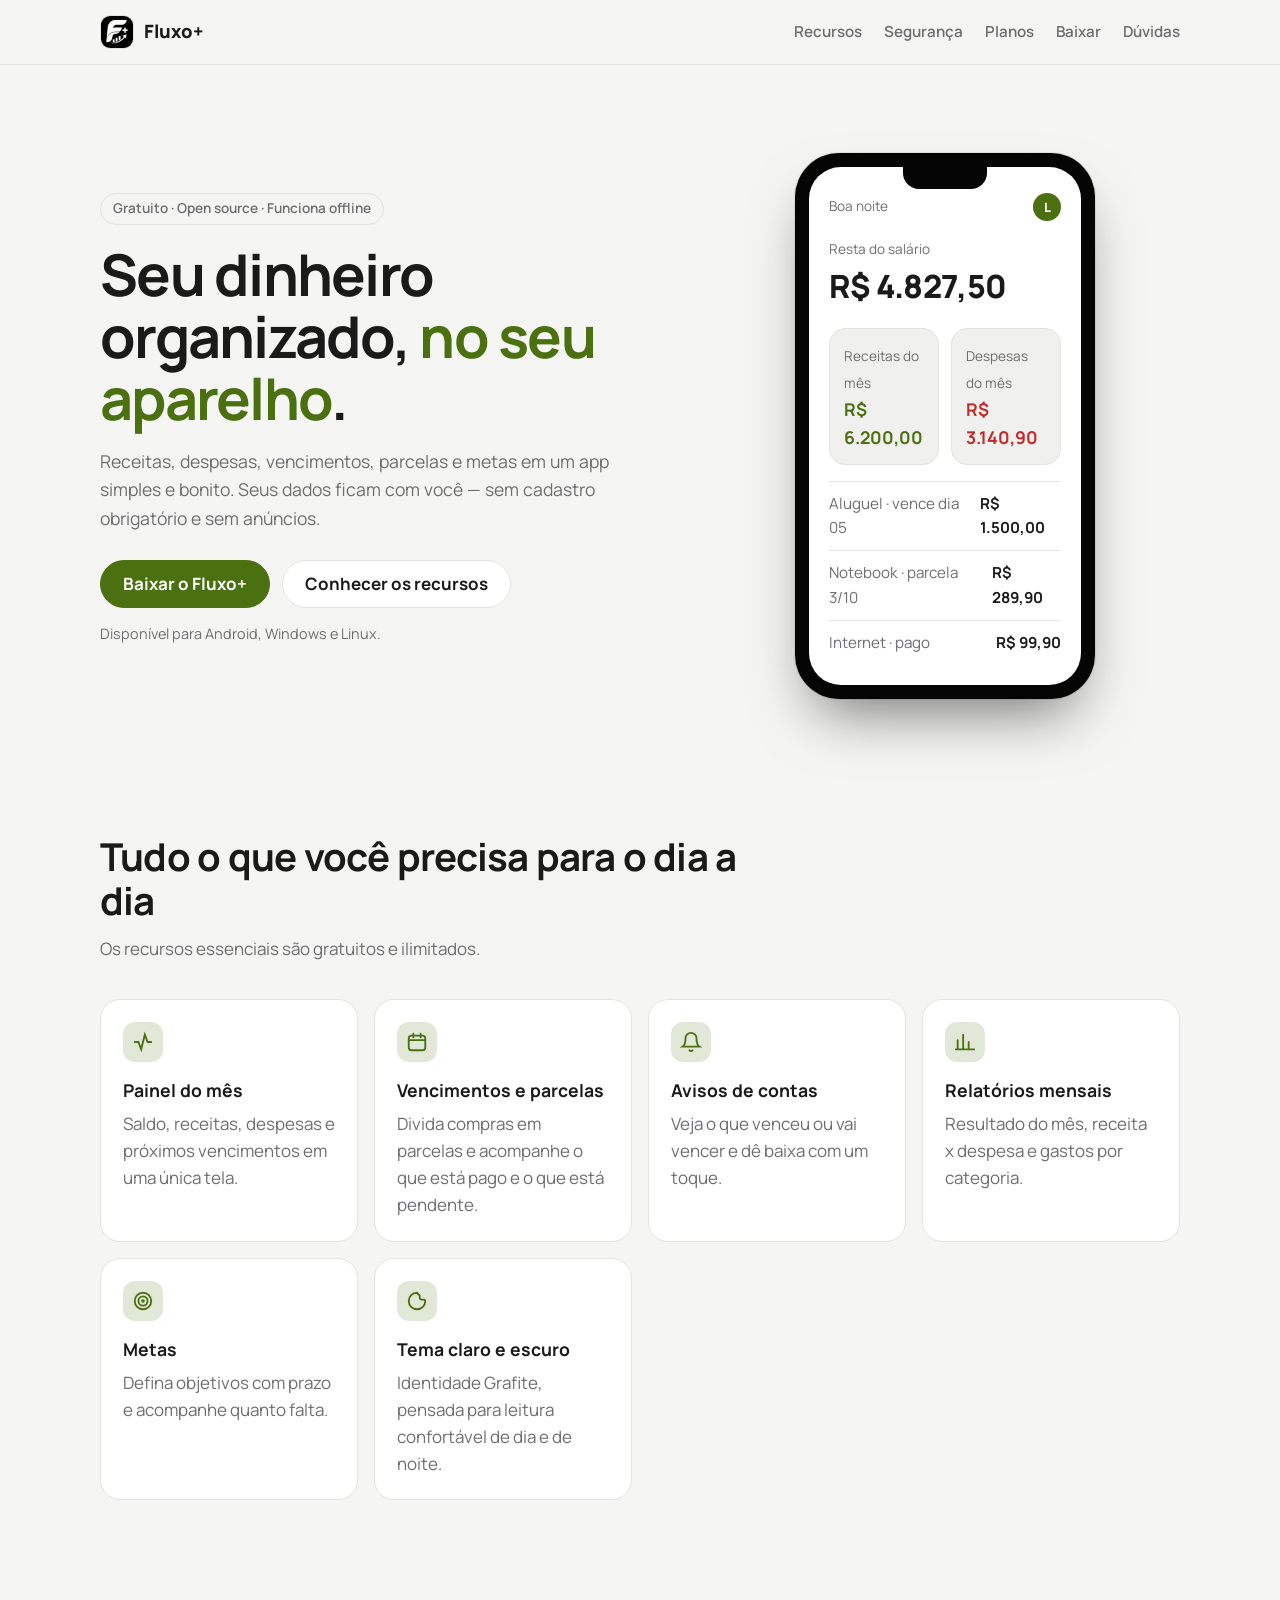
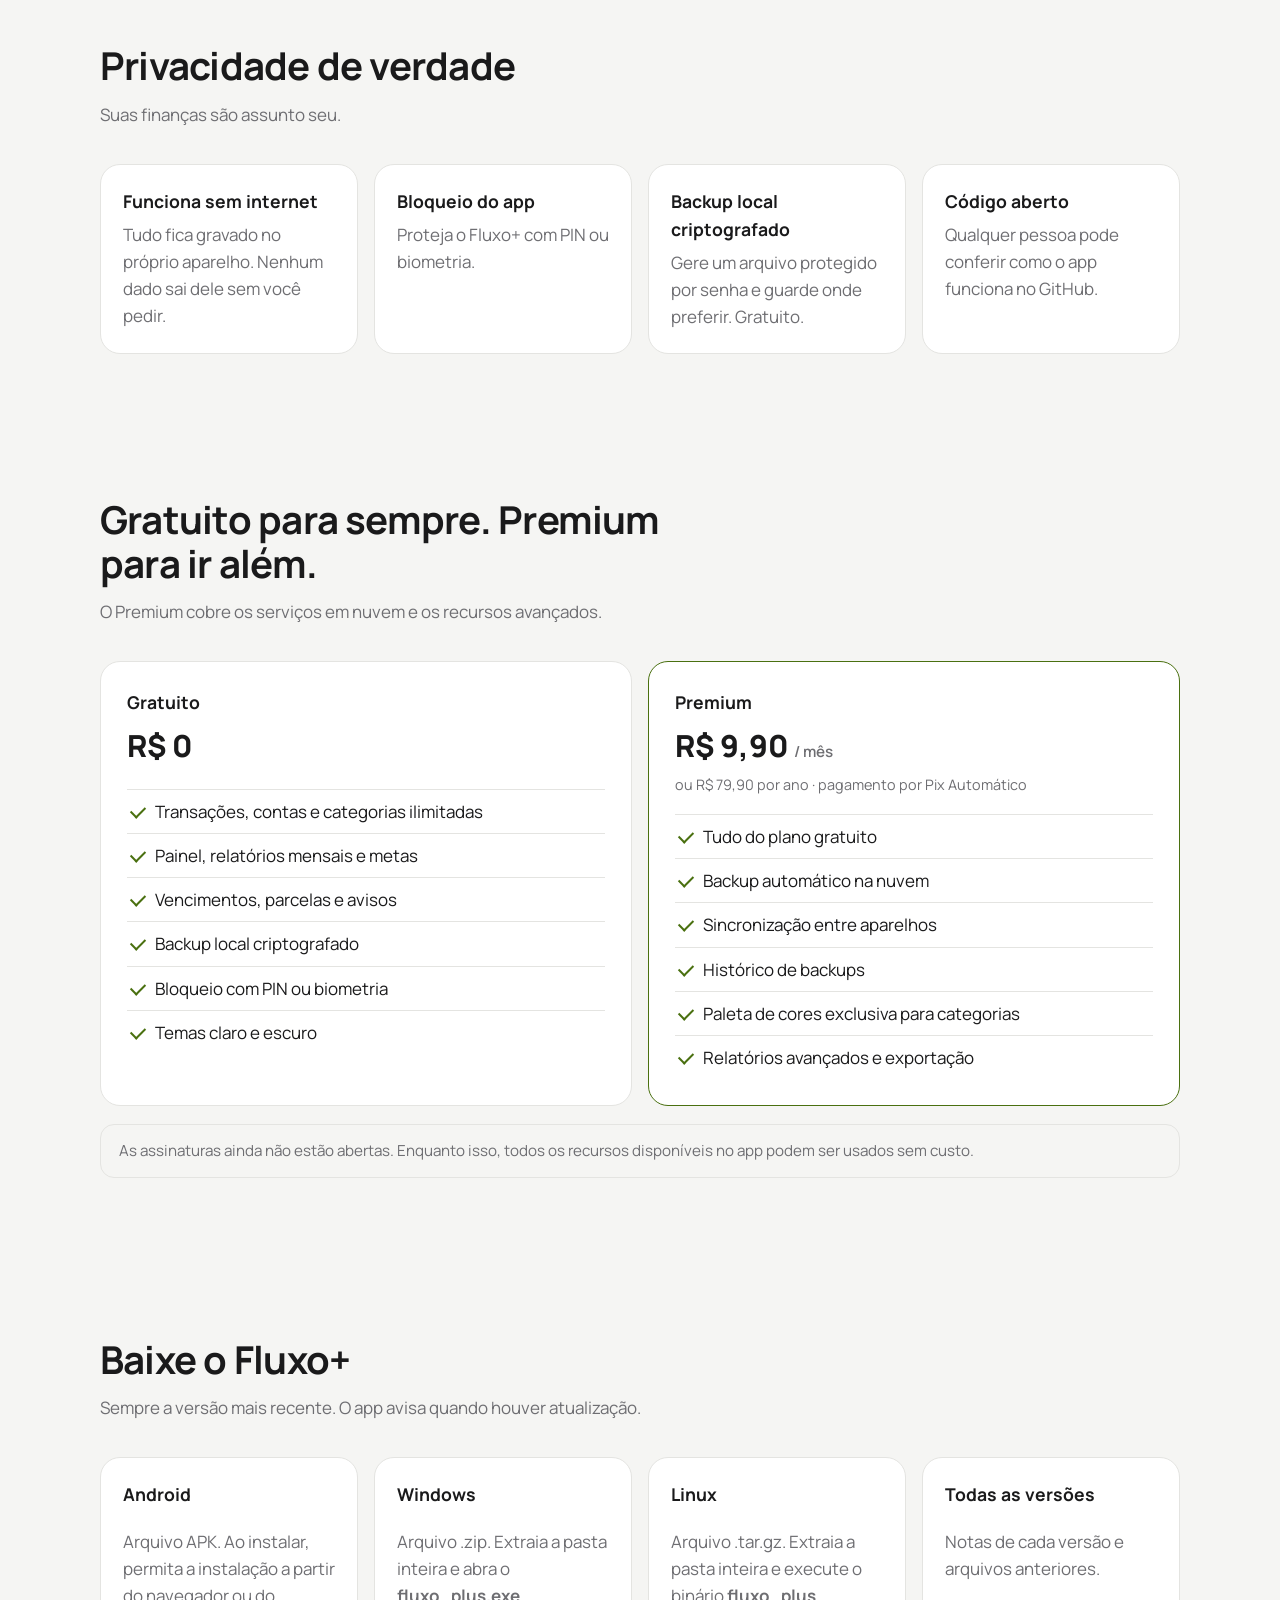
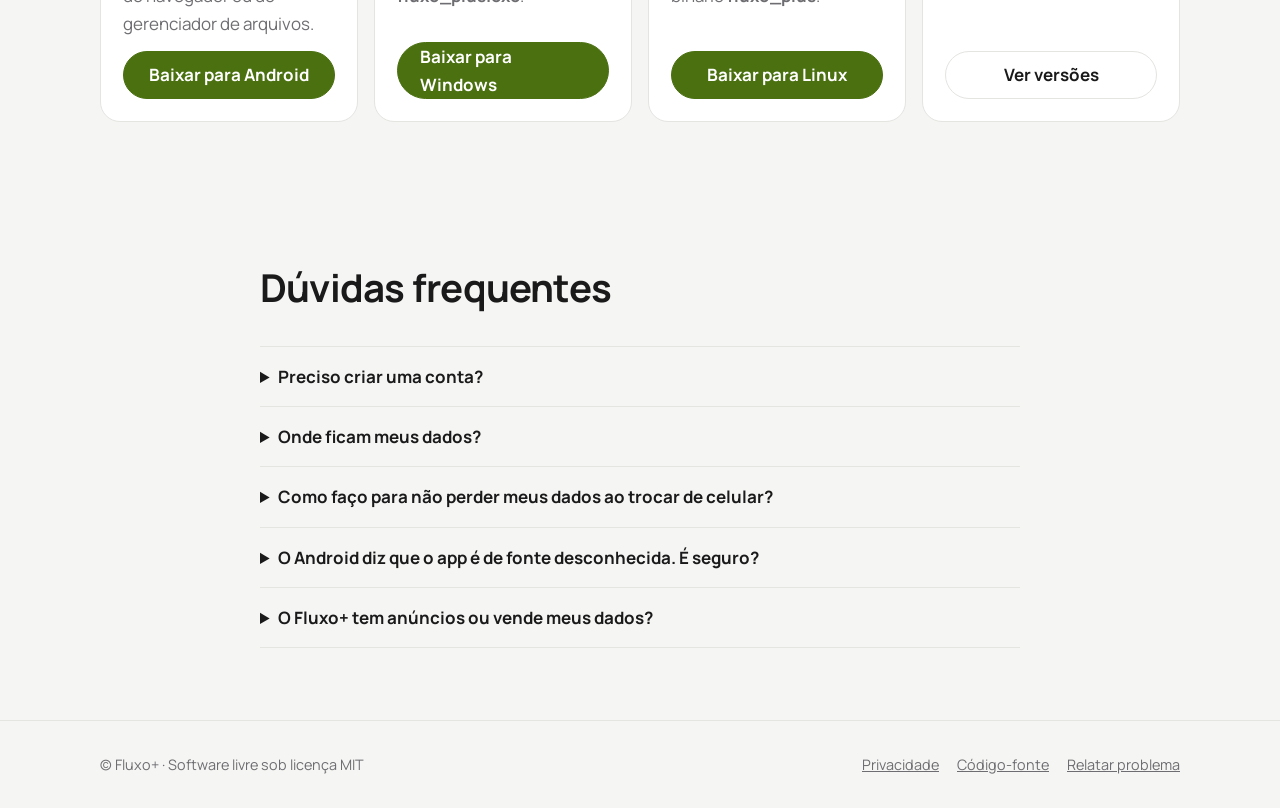
==== commit 247d33b1: "feat(release): publica build para Linux Faltava build de Linux — o roadmap já registrava essa pendên" ====
--- a/site/index.html
+++ b/site/index.html
@@ -11,7 +11,7 @@
     <title>Fluxo+ — finanças pessoais</title>
     <meta
       name="description"
-      content="Fluxo+: finanças pessoais offline, seguras e open source. Controle receitas, despesas, vencimentos, parcelas e metas no Android e no Windows."
+      content="Fluxo+: finanças pessoais offline, seguras e open source. Controle receitas, despesas, vencimentos, parcelas e metas no Android, Windows e Linux."
     />
     <meta name="theme-color" content="#0a0a0b" />
     <meta property="og:title" content="Fluxo+ — finanças pessoais" />
@@ -55,7 +55,7 @@
               <a class="botao primario" href="#baixar">Baixar o Fluxo+</a>
               <a class="botao" href="#recursos">Conhecer os recursos</a>
             </div>
-            <p class="nota">Disponível para Android e Windows.</p>
+            <p class="nota">Disponível para Android, Windows e Linux.</p>
           </div>
 
           <div class="moldura" aria-hidden="true">
@@ -241,6 +241,15 @@
               >
             </article>
             <article class="cartao">
+              <h3>Linux</h3>
+              <p>Arquivo .tar.gz. Extraia a pasta inteira e execute o binário <strong>fluxo_plus</strong>.</p>
+              <a
+                class="botao primario"
+                href="https://github.com/LINCOLN201/Fluxo-Plus/releases/latest/download/fluxo-plus-linux.tar.gz"
+                >Baixar para Linux</a
+              >
+            </article>
+            <article class="cartao">
               <h3>Todas as versões</h3>
               <p>Notas de cada versão e arquivos anteriores.</p>
               <a class="botao" href="https://github.com/LINCOLN201/Fluxo-Plus/releases"
